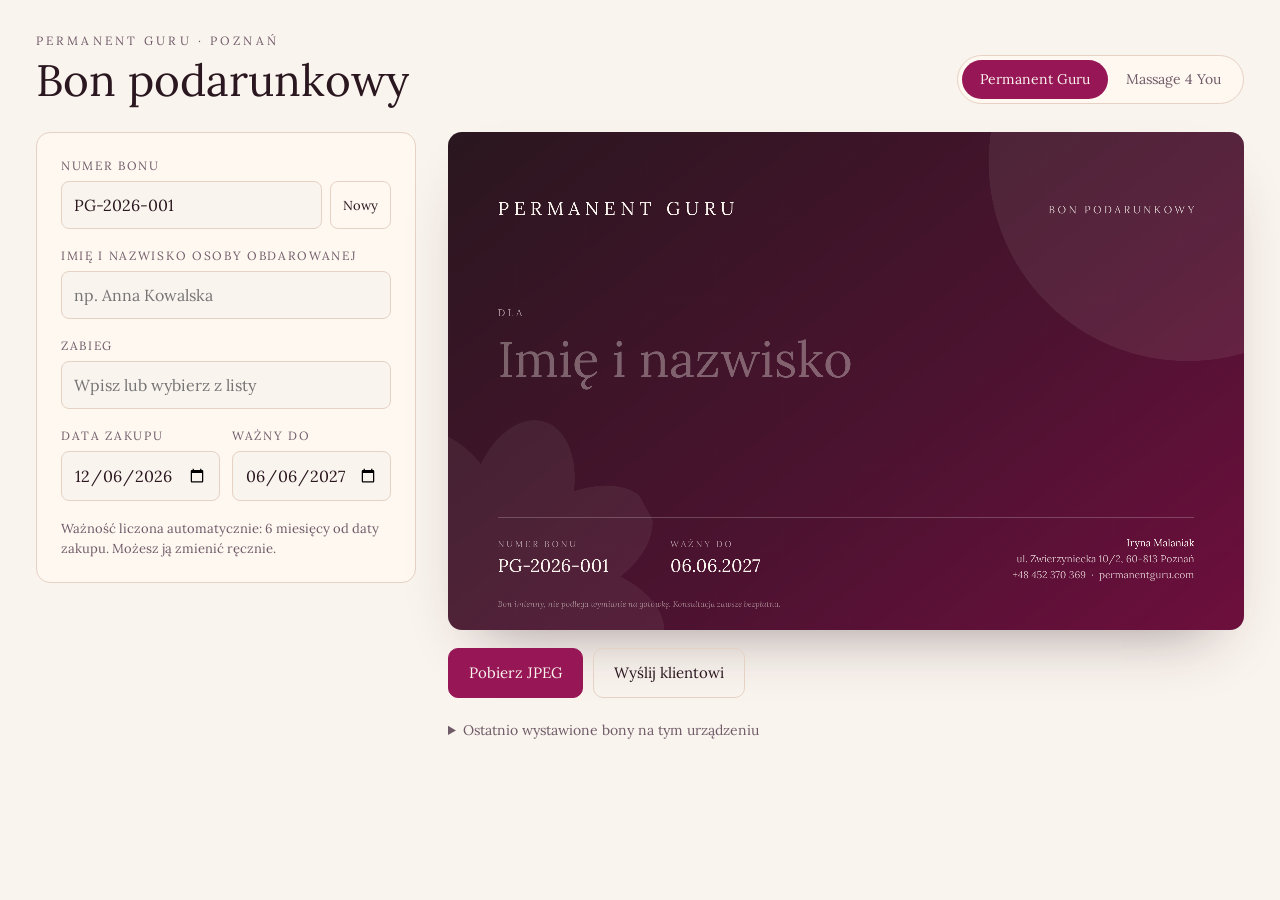
==== index.html @ 6eb24c00 "Add gift voucher generator for Permanent Guru and Massage 4 You Static page that renders a branded, " ====
<!doctype html>
<html lang="pl">
<head>
<meta charset="utf-8">
<meta name="viewport" content="width=device-width, initial-scale=1">
<meta name="robots" content="noindex, nofollow">
<title>Bon podarunkowy - generator</title>
<link rel="icon" href="favicon.ico">
<style>
  /* ---------- Fonts (self-hosted, latin + latin-ext for Polish) ---------- */
  @font-face { font-family: "PG Lora"; font-weight: 400; font-style: normal; src: url(assets/fonts/lora-latin-400-normal.woff2) format("woff2"); unicode-range: U+0000-00FF, U+2000-206F, U+20AC; }
  @font-face { font-family: "PG Lora"; font-weight: 400; font-style: normal; src: url(assets/fonts/lora-latin-ext-400-normal.woff2) format("woff2"); unicode-range: U+0100-02AF; }
  @font-face { font-family: "PG Lora"; font-weight: 500; font-style: normal; src: url(assets/fonts/lora-latin-500-normal.woff2) format("woff2"); unicode-range: U+0000-00FF, U+2000-206F, U+20AC; }
  @font-face { font-family: "PG Lora"; font-weight: 500; font-style: normal; src: url(assets/fonts/lora-latin-ext-500-normal.woff2) format("woff2"); unicode-range: U+0100-02AF; }
  @font-face { font-family: "PG Lora"; font-weight: 400; font-style: italic; src: url(assets/fonts/lora-latin-400-italic.woff2) format("woff2"); unicode-range: U+0000-00FF, U+2000-206F, U+20AC; }
  @font-face { font-family: "PG Lora"; font-weight: 400; font-style: italic; src: url(assets/fonts/lora-latin-ext-400-italic.woff2) format("woff2"); unicode-range: U+0100-02AF; }

  @font-face { font-family: "M4Y Cormorant"; font-weight: 400; font-style: normal; src: url(assets/fonts/cormorant-garamond-400-latin.woff2) format("woff2"); unicode-range: U+0000-00FF, U+2000-206F, U+20AC; }
  @font-face { font-family: "M4Y Cormorant"; font-weight: 400; font-style: normal; src: url(assets/fonts/cormorant-garamond-400-latin-ext.woff2) format("woff2"); unicode-range: U+0100-02AF; }
  @font-face { font-family: "M4Y Cormorant"; font-weight: 500; font-style: normal; src: url(assets/fonts/cormorant-garamond-500-latin.woff2) format("woff2"); unicode-range: U+0000-00FF, U+2000-206F, U+20AC; }
  @font-face { font-family: "M4Y Cormorant"; font-weight: 500; font-style: normal; src: url(assets/fonts/cormorant-garamond-500-latin-ext.woff2) format("woff2"); unicode-range: U+0100-02AF; }
  @font-face { font-family: "M4Y Cormorant"; font-weight: 600; font-style: normal; src: url(assets/fonts/cormorant-garamond-600-latin.woff2) format("woff2"); unicode-range: U+0000-00FF, U+2000-206F, U+20AC; }
  @font-face { font-family: "M4Y Cormorant"; font-weight: 600; font-style: normal; src: url(assets/fonts/cormorant-garamond-600-latin-ext.woff2) format("woff2"); unicode-range: U+0100-02AF; }
  @font-face { font-family: "M4Y Cormorant"; font-weight: 400; font-style: italic; src: url(assets/fonts/cormorant-garamond-400-italic-latin.woff2) format("woff2"); unicode-range: U+0000-00FF, U+2000-206F, U+20AC; }
  @font-face { font-family: "M4Y Cormorant"; font-weight: 400; font-style: italic; src: url(assets/fonts/cormorant-garamond-400-italic-latin-ext.woff2) format("woff2"); unicode-range: U+0100-02AF; }
  @font-face { font-family: "M4Y Jost"; font-weight: 300; src: url(assets/fonts/jost-300-latin.woff2) format("woff2"); unicode-range: U+0000-00FF, U+2000-206F, U+20AC; }
  @font-face { font-family: "M4Y Jost"; font-weight: 300; src: url(assets/fonts/jost-300-latin-ext.woff2) format("woff2"); unicode-range: U+0100-02AF; }
  @font-face { font-family: "M4Y Jost"; font-weight: 400; src: url(assets/fonts/jost-400-latin.woff2) format("woff2"); unicode-range: U+0000-00FF, U+2000-206F, U+20AC; }
  @font-face { font-family: "M4Y Jost"; font-weight: 400; src: url(assets/fonts/jost-400-latin-ext.woff2) format("woff2"); unicode-range: U+0100-02AF; }

  /* ---------- Tool UI (re-themed per brand via data-brand) ---------- */
  :root {
    --bg: #FAF4EE; --panel: #FFF8F1; --ink: #2A171F; --muted: #6F5B68; --line: #E5D2C4;
    --accent: #971756; --accent-ink: #FAF4EE;
    --display: Georgia, "PG Lora", serif; --body: "PG Lora", Georgia, serif;
  }
  body[data-brand="m4y"] {
    --bg: #F6F3EC; --panel: #FFFFFF; --ink: #2E4B37; --muted: #55594C; --line: #E6E2D6;
    --accent: #2E4B37; --accent-ink: #F6F3EC;
    --display: "M4Y Cormorant", Georgia, serif; --body: "M4Y Jost", system-ui, sans-serif;
  }
  * { box-sizing: border-box; }
  [hidden] { display: none !important; }
  html, body { margin: 0; }
  body {
    background: var(--bg); color: var(--ink); font-family: var(--body);
    font-size: 16px; line-height: 1.5; min-height: 100vh;
    transition: background .3s ease, color .3s ease;
  }
  .wrap { max-width: 1240px; margin: 0 auto; padding: 32px 16px 64px; }
  header.top { display: flex; flex-wrap: wrap; align-items: end; justify-content: space-between; gap: 16px 24px; margin-bottom: 28px; }
  .eyebrow { font-size: 12px; letter-spacing: .26em; text-transform: uppercase; color: var(--muted); }
  h1 { font-family: var(--display); font-weight: 400; font-size: clamp(30px, 4vw, 44px); line-height: 1.1; margin: 6px 0 0; }

  .brand-switch { display: inline-flex; background: var(--panel); border: 1px solid var(--line); border-radius: 999px; padding: 4px; }
  .brand-switch button {
    border: 0; background: transparent; color: var(--muted); font: inherit; font-size: 14px;
    padding: 9px 18px; border-radius: 999px; cursor: pointer; white-space: nowrap;
  }
  .brand-switch button[aria-pressed="true"] { background: var(--accent); color: var(--accent-ink); }

  .layout { display: grid; grid-template-columns: minmax(0, 380px) minmax(0, 1fr); gap: 32px; align-items: start; }
  @media (max-width: 900px) { .layout { grid-template-columns: 1fr; } .preview { position: static; } }

  form { background: var(--panel); border: 1px solid var(--line); border-radius: 14px; padding: 24px; display: grid; gap: 18px; }
  .field { display: grid; gap: 6px; }
  .row2 { display: grid; grid-template-columns: 1fr 1fr; gap: 12px; }
  label { font-size: 12px; letter-spacing: .14em; text-transform: uppercase; color: var(--muted); }
  input, select {
    font: inherit; font-size: 16px; color: var(--ink); background: var(--bg);
    border: 1px solid var(--line); border-radius: 8px; padding: 11px 12px; width: 100%; min-width: 0;
  }
  input:focus, select:focus { outline: 2px solid var(--accent); outline-offset: 1px; }
  .hint { font-size: 13px; color: var(--muted); margin: 0; }
  .num-row { display: flex; gap: 8px; }
  .num-row input { flex: 1; }
  .ghost { font: inherit; font-size: 13px; background: transparent; border: 1px solid var(--line); color: var(--ink); border-radius: 8px; padding: 0 12px; cursor: pointer; white-space: nowrap; }

  .preview { position: sticky; top: 16px; }
  .canvas-frame { border-radius: 14px; overflow: hidden; box-shadow: 0 30px 60px -32px rgba(42, 23, 31, .45); background: #ddd; }
  canvas { display: block; width: 100%; height: auto; }

  .actions { display: flex; flex-wrap: wrap; gap: 10px; margin-top: 18px; }
  .btn {
    font: inherit; font-size: 15px; border-radius: 10px; padding: 13px 20px; cursor: pointer;
    border: 1px solid var(--accent); background: var(--accent); color: var(--accent-ink);
    display: inline-flex; align-items: center; gap: 8px;
  }
  .btn.secondary { background: transparent; color: var(--ink); border-color: var(--line); }
  .btn:disabled { opacity: .5; cursor: progress; }
  .send-box { margin-top: 22px; background: var(--panel); border: 1px solid var(--line); border-radius: 14px; padding: 20px 24px; display: grid; gap: 14px; }
  .send-box h2 { font-family: var(--display); font-weight: 400; font-size: 24px; margin: 0; }
  .toast { position: fixed; left: 50%; bottom: 24px; transform: translateX(-50%) translateY(20px); background: var(--ink); color: var(--bg); padding: 12px 18px; border-radius: 10px; font-size: 14px; opacity: 0; pointer-events: none; transition: .25s ease; max-width: calc(100% - 32px); }
  .toast.show { opacity: 1; transform: translateX(-50%) translateY(0); }

  .history { margin-top: 22px; }
  .history summary { cursor: pointer; font-size: 14px; color: var(--muted); }
  .history table { width: 100%; border-collapse: collapse; font-size: 14px; margin-top: 10px; }
  .history td, .history th { text-align: left; padding: 7px 8px; border-bottom: 1px solid var(--line); }
  .history th { font-weight: 400; font-size: 12px; letter-spacing: .1em; text-transform: uppercase; color: var(--muted); }
</style>
</head>
<body data-brand="pg">
<div class="wrap">
  <header class="top">
    <div>
      <div class="eyebrow" id="studioEyebrow">Permanent Guru · Poznań</div>
      <h1>Bon podarunkowy</h1>
    </div>
    <div class="brand-switch" role="group" aria-label="Studio">
      <button type="button" data-brand="pg" aria-pressed="true">Permanent Guru</button>
      <button type="button" data-brand="m4y" aria-pressed="false">Massage 4 You</button>
    </div>
  </header>

  <div class="layout">
    <form id="form" autocomplete="off" onsubmit="return false">
      <div class="field">
        <label for="number">Numer bonu</label>
        <div class="num-row">
          <input id="number" required>
          <button type="button" class="ghost" id="nextNumber" title="Następny wolny numer">Nowy</button>
        </div>
      </div>
      <div class="field">
        <label for="name">Imię i nazwisko osoby obdarowanej</label>
        <input id="name" placeholder="np. Anna Kowalska" required>
      </div>
      <div class="field">
        <label for="item" id="itemLabel">Zabieg</label>
        <input id="item" list="itemList" placeholder="Wpisz lub wybierz z listy">
        <datalist id="itemList"></datalist>
      </div>
      <div class="row2">
        <div class="field">
          <label for="issued">Data zakupu</label>
          <input id="issued" type="date">
        </div>
        <div class="field">
          <label for="valid">Ważny do</label>
          <input id="valid" type="date">
        </div>
      </div>
      <p class="hint" id="validHint">Ważność liczona automatycznie: 6 miesięcy od daty zakupu. Możesz ją zmienić ręcznie.</p>
    </form>

    <section class="preview" aria-label="Podgląd bonu">
      <div class="canvas-frame"><canvas id="voucher" width="2400" height="1500"></canvas></div>

      <div class="actions">
        <button class="btn" type="button" id="download">Pobierz JPEG</button>
        <button class="btn secondary" type="button" id="share">Wyślij klientowi</button>
      </div>

      <div class="send-box" id="sendBox" hidden>
        <h2>Wyślij bon</h2>
        <p class="hint">Na tym urządzeniu nie da się dołączyć pliku automatycznie. Bon został pobrany i skopiowany do schowka - otwórz wiadomość poniżej i wklej obraz (Ctrl+V) albo dołącz pobrany plik.</p>
        <div class="field">
          <label for="email">E-mail klienta (opcjonalnie)</label>
          <input id="email" type="email" placeholder="klient@example.com">
        </div>
        <div class="actions" style="margin-top:0">
          <button class="btn" type="button" id="mailBtn">Otwórz e-mail</button>
          <button class="btn secondary" type="button" id="waBtn">Otwórz WhatsApp</button>
          <button class="btn secondary" type="button" id="copyText">Kopiuj treść wiadomości</button>
        </div>
      </div>

      <details class="history">
        <summary>Ostatnio wystawione bony na tym urządzeniu</summary>
        <table><thead><tr><th>Nr</th><th>Osoba</th><th>Zabieg</th><th>Ważny do</th></tr></thead><tbody id="historyBody"></tbody></table>
      </details>
    </section>
  </div>
</div>
<div class="toast" id="toast" role="status" aria-live="polite"></div>

<script>
(() => {
  "use strict";

  /* ---------------- Brand configuration ---------------- */
  const BRANDS = {
    pg: {
      studio: "Permanent Guru",
      eyebrow: "Permanent Guru · Poznań",
      prefix: "PG",
      validityMonths: 6,
      itemLabel: "Zabieg",
      items: [
        "Permanentny makijaż brwi - metoda włoskowa",
        "Makijaż permanentny brwi",
        "Permanentny 3D makijaż ust",
        "Makijaż permanentny - kreska",
        "Kreska z cieniowaniem",
        "Laminacja brwi i rzęs",
        "Laminacja brwi",
        "Laminacja rzęs"
      ],
      fileSlug: "permanent-guru",
      site: "permanentguru.com",
      phone: "+48 452 370 369",
      address: "ul. Zwierzyniecka 10/2, 60-813 Poznań",
      owner: "Iryna Malaniak",
      message: (v) =>
        `Dzień dobry,\n\nw załączniku przesyłam bon podarunkowy Permanent Guru nr ${v.number} dla ${v.name}` +
        (v.item ? ` na zabieg: ${v.item}` : "") +
        `.\nBon jest ważny do ${v.validText}. Osoba obdarowana może umówić bezpłatną konsultację pod numerem +48 452 370 369 albo przez stronę permanentguru.com.\n\nDziękuję i pozdrawiam,\nIryna Malaniak\nPermanent Guru`,
      subject: (v) => `Bon podarunkowy Permanent Guru nr ${v.number}`
    },
    m4y: {
      studio: "Massage 4 You",
      eyebrow: "Massage 4 You · Poznań",
      prefix: "M4Y",
      validityMonths: 6,
      itemLabel: "Zabieg lub kwota",
      items: [
        "Masaż relaksacyjny całego ciała - 60 min",
        "Masaż zdrowotny całego ciała - 80 min",
        "Masaż dla dwojga relaksacyjny - 60 min",
        "170 zł", "240 zł", "320 zł"
      ],
      fileSlug: "massage-4-you",
      site: "massage-4-you.com",
      phone: "+48 533 681 901",
      address: "ul. Zeylanda 3/1, 60-808 Poznań",
      message: (v) =>
        `Dzień dobry,\n\nw załączniku przesyłamy voucher upominkowy Massage 4 You nr ${v.number} dla ${v.name}` +
        (v.item ? ` (${v.item})` : "") +
        `.\nVoucher jest ważny do ${v.validText}. Termin można zarezerwować pod numerem +48 533 681 901 albo przez stronę massage-4-you.com.\n\nDziękujemy i pozdrawiamy,\nZespół Massage 4 You`,
      subject: (v) => `Voucher upominkowy Massage 4 You nr ${v.number}`
    }
  };

  /* ---------------- Small helpers ---------------- */
  const $ = (id) => document.getElementById(id);
  const store = {
    get(k, d) { try { const v = localStorage.getItem(k); return v === null ? d : JSON.parse(v); } catch { return d; } },
    set(k, v) { try { localStorage.setItem(k, JSON.stringify(v)); } catch { /* storage unavailable */ } }
  };
  const pad = (n, l = 2) => String(n).padStart(l, "0");
  const isoDate = (d) => `${d.getFullYear()}-${pad(d.getMonth() + 1)}-${pad(d.getDate())}`;
  const plDate = (iso) => { if (!iso) return ""; const [y, m, d] = iso.split("-"); return `${d}.${m}.${y}`; };
  function addMonths(iso, months) {
    const [y, m, d] = iso.split("-").map(Number);
    const target = new Date(y, m - 1 + months, 1);
    const last = new Date(target.getFullYear(), target.getMonth() + 1, 0).getDate();
    target.setDate(Math.min(d, last));
    return isoDate(target);
  }
  function toast(msg) {
    const t = $("toast"); t.textContent = msg; t.classList.add("show");
    clearTimeout(toast._t); toast._t = setTimeout(() => t.classList.remove("show"), 3200);
  }
  function slug(s) {
    return s.normalize("NFD").replace(/[̀-ͯ]/g, "").replace(/ł/g, "l").replace(/Ł/g, "L")
      .replace(/[^a-zA-Z0-9]+/g, "-").replace(/^-|-$/g, "").toLowerCase();
  }

  /* ---------------- State ---------------- */
  let brandKey = store.get("bon.brand", "pg");
  if (!BRANDS[brandKey]) brandKey = "pg";
  const year = new Date().getFullYear();

  function nextNumber(key) {
    const b = BRANDS[key];
    const last = store.get(`bon.last.${key}.${year}`, 0);
    return `${b.prefix}-${year}-${pad(last + 1, 3)}`;
  }
  function rememberNumber(key, number) {
    const m = number.match(/-(\d{4})-(\d+)$/);
    if (!m || Number(m[1]) !== year) return;
    const k = `bon.last.${key}.${year}`;
    store.set(k, Math.max(store.get(k, 0), Number(m[2])));
  }

  const values = () => ({
    number: $("number").value.trim(),
    name: $("name").value.trim(),
    item: $("item").value.trim(),
    issued: $("issued").value,
    valid: $("valid").value,
    validText: plDate($("valid").value)
  });

  /* ---------------- Canvas drawing ---------------- */
  const canvas = $("voucher");
  const ctx = canvas.getContext("2d");
  const W = canvas.width, H = canvas.height;

  // letter-spaced text, drawn glyph by glyph (ctx.letterSpacing is not universal yet)
  function spaced(text, x, y, spacing, align = "left") {
    const chars = [...text];
    const widths = chars.map((c) => ctx.measureText(c).width);
    const total = widths.reduce((a, b) => a + b, 0) + spacing * (chars.length - 1);
    let cx = align === "right" ? x - total : align === "center" ? x - total / 2 : x;
    const prev = ctx.textAlign; ctx.textAlign = "left";
    chars.forEach((c, i) => { ctx.fillText(c, cx, y); cx += widths[i] + spacing; });
    ctx.textAlign = prev;
    return total;
  }
  // largest font size (<= max) that keeps text within maxWidth
  function fit(text, fontFn, max, min, maxWidth) {
    let size = max;
    ctx.font = fontFn(size);
    while (size > min && ctx.measureText(text).width > maxWidth) { size -= 2; ctx.font = fontFn(size); }
    return size;
  }
  // wrap into at most `lines` lines, shrinking font until it fits
  function wrapFit(text, fontFn, max, min, maxWidth, lines) {
    for (let size = max; size >= min; size -= 2) {
      ctx.font = fontFn(size);
      const words = text.split(/\s+/); const out = []; let line = "";
      for (const w of words) {
        const test = line ? line + " " + w : w;
        if (ctx.measureText(test).width <= maxWidth || !line) line = test; else { out.push(line); line = w; }
      }
      if (line) out.push(line);
      if (out.length <= lines && out.every((l) => ctx.measureText(l).width <= maxWidth)) return { size, lines: out };
    }
    ctx.font = fontFn(min);
    return { size: min, lines: [text] };
  }
  function diagonalGradient(angleDeg, stops) {
    const a = (angleDeg - 90) * Math.PI / 180;
    const len = Math.abs(W * Math.cos(a)) + Math.abs(H * Math.sin(a));
    const cx = W / 2, cy = H / 2, dx = Math.cos(a) * len / 2, dy = Math.sin(a) * len / 2;
    const g = ctx.createLinearGradient(cx - dx, cy - dy, cx + dx, cy + dy);
    stops.forEach(([p, c]) => g.addColorStop(p, c));
    return g;
  }
  function loadImage(src) {
    return new Promise((res, rej) => { const i = new Image(); i.onload = () => res(i); i.onerror = rej; i.src = src; });
  }

  // decorative assets, recoloured to the card's cream
  const assets = {};
  async function prepareAssets() {
    const svg = await (await fetch("assets/brands/permanent-guru-flower.svg")).text();
    const cream = svg.replace(/fill="#[0-9A-Fa-f]{6}"/g, 'fill="#FAF4EE"');
    assets.flower = await loadImage("data:image/svg+xml;charset=utf-8," + encodeURIComponent(cream));

    const mark = await loadImage("assets/brands/massage-4-you-logo-mark.png");
    const off = document.createElement("canvas"); off.width = mark.width; off.height = mark.height;
    const o = off.getContext("2d");
    o.drawImage(mark, 0, 0); o.globalCompositeOperation = "source-in";
    o.fillStyle = "#F6F3EC"; o.fillRect(0, 0, off.width, off.height);
    assets.mark = off;
  }

  /* ----- Permanent Guru: deep magenta card, matches the site's .voucher-card ----- */
  function drawPG(v) {
    const b = BRANDS.pg;
    const CREAM = "#FAF4EE", soft = "rgba(250,244,238,0.72)", faint = "rgba(250,244,238,0.55)";
    const DISPLAY = (s, st = "") => `${st} 400 ${s}px Georgia, "PG Lora", serif`;
    const BODY = (s, st = "") => `${st} 400 ${s}px "PG Lora", Georgia, serif`;
    const P = 150;

    ctx.fillStyle = diagonalGradient(142, [[0, "#2A171F"], [0.58, "#4C1330"], [1, "#6E0F3E"]]);
    ctx.fillRect(0, 0, W, H);

    ctx.save(); ctx.globalAlpha = 0.07; ctx.fillStyle = CREAM;
    ctx.beginPath(); ctx.arc(W - 170, 90, 600, 0, Math.PI * 2); ctx.fill(); ctx.restore();

    if (assets.flower) {
      ctx.save(); ctx.globalAlpha = 0.06; ctx.translate(140, H - 120); ctx.rotate(-0.5);
      ctx.drawImage(assets.flower, -520, -520, 1040, 1040); ctx.restore();
    }

    ctx.textBaseline = "alphabetic";
    ctx.fillStyle = CREAM; ctx.font = DISPLAY(56);
    spaced("PERMANENT GURU", P, 250, 56 * 0.26);
    ctx.fillStyle = soft; ctx.font = BODY(32);
    spaced("BON PODARUNKOWY", W - P, 245, 32 * 0.24, "right");

    // recipient
    ctx.fillStyle = faint; ctx.font = BODY(30);
    spaced("DLA", P, 555, 30 * 0.26);
    const name = v.name || "Imię i nazwisko";
    ctx.fillStyle = v.name ? CREAM : "rgba(250,244,238,0.35)";
    const ns = fit(name, (s) => DISPLAY(s), 150, 70, W - 2 * P);
    ctx.font = DISPLAY(ns); ctx.fillText(name, P, 555 + 40 + ns * 0.95);

    // treatment
    let y = 555 + 40 + ns * 0.95 + 150;
    if (v.item) {
      ctx.fillStyle = faint; ctx.font = BODY(30);
      spaced("ZABIEG", P, y, 30 * 0.26);
      const w = wrapFit(v.item, (s) => DISPLAY(s, "italic"), 66, 40, W - 2 * P - 200, 2);
      ctx.fillStyle = CREAM; ctx.font = DISPLAY(w.size, "italic");
      w.lines.forEach((l, i) => ctx.fillText(l, P, y + 30 + w.size * 1.05 + i * w.size * 1.2));
    }

    // footer rule + details
    const ry = 1160;
    ctx.fillStyle = "rgba(250,244,238,0.22)"; ctx.fillRect(P, ry, W - 2 * P, 2);

    const cols = [["NUMER BONU", v.number || "-"], ["WAŻNY DO", v.validText || "-"]];
    cols.forEach(([label, val], i) => {
      const x = P + i * 520;
      ctx.fillStyle = faint; ctx.font = BODY(26); spaced(label, x, ry + 90, 26 * 0.24);
      ctx.fillStyle = CREAM; ctx.font = DISPLAY(54); ctx.fillText(val, x, ry + 165);
    });

    ctx.textAlign = "right"; ctx.font = BODY(30);
    ctx.fillStyle = CREAM; ctx.fillText(b.owner, W - P, ry + 88);
    ctx.fillStyle = soft;
    ctx.fillText(b.address, W - P, ry + 136);
    ctx.fillText(`${b.phone}  ·  ${b.site}`, W - P, ry + 184);
    ctx.textAlign = "left";

    ctx.fillStyle = "rgba(250,244,238,0.45)"; ctx.font = BODY(24, "italic");
    ctx.fillText("Bon imienny, nie podlega wymianie na gotówkę. Konsultacja zawsze bezpłatna.", P, H - 70);
  }

  /* ----- Massage 4 You: forest-green card, matches the site's .voucher-card ----- */
  function drawM4Y(v) {
    const b = BRANDS.m4y;
    const CREAM = "#F6F3EC", soft = "rgba(246,243,236,0.72)", GOLD = "#D2A46C";
    const SERIF = (s, w = 500, st = "") => `${st} ${w} ${s}px "M4Y Cormorant", Georgia, serif`;
    const SANS = (s, w = 400) => `${w} ${s}px "M4Y Jost", system-ui, sans-serif`;
    const P = 150;

    ctx.fillStyle = diagonalGradient(135, [[0, "#2A251E"], [1, "#3E5A46"]]);
    ctx.fillRect(0, 0, W, H);

    if (assets.mark) {
      const mw = 1250, mh = mw * assets.mark.height / assets.mark.width;
      ctx.save(); ctx.globalAlpha = 0.08; ctx.drawImage(assets.mark, W - mw + 160, H - mh + 200, mw, mh); ctx.restore();
    }

    // wordmark "MASSAGE 4 YOU" with the heavier 4, as on the site
    ctx.textBaseline = "alphabetic"; ctx.fillStyle = CREAM;
    const sp = 58 * 0.2; let x = P;
    ctx.font = SERIF(58, 500); x += spaced("MASSAGE ", x, 250, sp) + sp;
    ctx.font = SANS(52, 400); x += spaced("4", x, 250, sp) + sp;
    ctx.font = SERIF(58, 500); spaced(" YOU", x, 250, sp);
    ctx.fillStyle = soft; ctx.font = SANS(26, 300);
    spaced("HEALTHY & RELAX", P, 305, 26 * 0.28);
    ctx.font = SANS(30, 400);
    spaced("VOUCHER UPOMINKOWY", W - P, 245, 30 * 0.2, "right");

    ctx.fillStyle = GOLD; ctx.font = SANS(28, 400);
    spaced("DLA", P, 560, 28 * 0.26);
    const name = v.name || "Imię i nazwisko";
    ctx.fillStyle = v.name ? CREAM : "rgba(246,243,236,0.35)";
    const ns = fit(name, (s) => SERIF(s, 500), 160, 76, W - 2 * P);
    ctx.font = SERIF(ns, 500); ctx.fillText(name, P, 560 + 30 + ns * 0.95);

    let y = 560 + 30 + ns * 0.95 + 150;
    if (v.item) {
      ctx.fillStyle = GOLD; ctx.font = SANS(28, 400);
      spaced(/^\d[\d\s]*(zł|pln)$/i.test(v.item) ? "KWOTA" : "ZABIEG", P, y, 28 * 0.26);
      const hasDigits = /\d/.test(v.item);
      const itemFont = hasDigits ? (s) => SANS(Math.round(s * 0.8), 300) : (s) => SERIF(s, 400, "italic");
      const w = wrapFit(v.item, itemFont, 76, 44, W - 2 * P - 300, 2);
      ctx.fillStyle = CREAM; ctx.font = itemFont(w.size);
      w.lines.forEach((l, i) => ctx.fillText(l, P, y + 30 + w.size * 1.0 + i * w.size * 1.15));
    }

    const ry = 1160;
    ctx.fillStyle = "rgba(246,243,236,0.22)"; ctx.fillRect(P, ry, W - 2 * P, 2);
    [["NUMER VOUCHERA", v.number || "-"], ["WAŻNY DO", v.validText || "-"]].forEach(([label, val], i) => {
      const cx = P + i * 560;
      ctx.fillStyle = GOLD; ctx.font = SANS(25, 400); spaced(label, cx, ry + 90, 25 * 0.24);
      // canvas cannot switch Cormorant to lining figures, so numbers are set in Jost
      ctx.fillStyle = CREAM; ctx.font = SANS(50, 300); ctx.fillText(val, cx, ry + 162);
    });

    ctx.textAlign = "right"; ctx.font = SANS(30, 300);
    ctx.fillStyle = CREAM; ctx.fillText(b.address, W - P, ry + 100);
    ctx.fillStyle = soft; ctx.fillText(`${b.phone}  ·  ${b.site}`, W - P, ry + 150);
    ctx.textAlign = "left";

    ctx.fillStyle = "rgba(246,243,236,0.45)"; ctx.font = SANS(23, 300);
    ctx.fillText("Voucher imienny, nie podlega wymianie na gotówkę. Rezerwacja terminu telefonicznie lub przez stronę.", P, H - 70);
  }

  function render() {
    ctx.clearRect(0, 0, W, H);
    (brandKey === "pg" ? drawPG : drawM4Y)(values());
  }

  /* ---------------- Brand switching ---------------- */
  function applyBrand(key, { keepNumber = false } = {}) {
    brandKey = key; store.set("bon.brand", key);
    const b = BRANDS[key];
    document.body.dataset.brand = key;
    document.querySelectorAll(".brand-switch button").forEach((btn) =>
      btn.setAttribute("aria-pressed", String(btn.dataset.brand === key)));
    $("studioEyebrow").textContent = b.eyebrow;
    $("itemLabel").textContent = b.itemLabel;
    $("itemList").innerHTML = b.items.map((i) => `<option value="${i.replace(/"/g, "&quot;")}">`).join("");
    $("validHint").textContent = `Ważność liczona automatycznie: ${b.validityMonths} miesięcy od daty zakupu. Możesz ją zmienić ręcznie.`;
    if (!keepNumber) $("number").value = nextNumber(key);
    $("valid").value = addMonths($("issued").value, b.validityMonths);
    render();
  }

  /* ---------------- Export ---------------- */
  const toBlob = (type, q) => new Promise((res) => canvas.toBlob(res, type, q));
  function fileName() {
    const v = values();
    return `bon-${BRANDS[brandKey].fileSlug}-${slug(v.number || "bez-numeru")}${v.name ? "-" + slug(v.name) : ""}.jpg`;
  }
  function validate() {
    const v = values();
    if (!v.number) { $("number").focus(); toast("Wpisz numer bonu."); return null; }
    if (!v.name) { $("name").focus(); toast("Wpisz imię i nazwisko osoby obdarowanej."); return null; }
    return v;
  }
  function logIssued(v) {
    rememberNumber(brandKey, v.number);
    const list = store.get(`bon.history.${brandKey}`, []).filter((h) => h.number !== v.number);
    list.unshift({ number: v.number, name: v.name, item: v.item, valid: v.validText });
    store.set(`bon.history.${brandKey}`, list.slice(0, 50));
    renderHistory();
  }
  function renderHistory() {
    const esc = (s) => String(s || "").replace(/[&<>"]/g, (c) => ({ "&": "&amp;", "<": "&lt;", ">": "&gt;", '"': "&quot;" }[c]));
    const list = store.get(`bon.history.${brandKey}`, []);
    $("historyBody").innerHTML = list.length
      ? list.map((h) => `<tr><td>${esc(h.number)}</td><td>${esc(h.name)}</td><td>${esc(h.item)}</td><td>${esc(h.valid)}</td></tr>`).join("")
      : `<tr><td colspan="4" style="color:var(--muted)">Brak - bony pojawią się tu po pobraniu lub wysłaniu.</td></tr>`;
  }
  async function download(v) {
    const blob = await toBlob("image/jpeg", 0.93);
    const a = document.createElement("a");
    a.href = URL.createObjectURL(blob); a.download = fileName();
    document.body.appendChild(a); a.click(); a.remove();
    setTimeout(() => URL.revokeObjectURL(a.href), 4000);
    logIssued(v);
  }

  $("download").addEventListener("click", async () => {
    const v = validate(); if (!v) return;
    await download(v); toast("Bon pobrany jako JPEG.");
  });

  $("share").addEventListener("click", async () => {
    const v = validate(); if (!v) return;
    const b = BRANDS[brandKey];
    const blob = await toBlob("image/jpeg", 0.93);
    const file = new File([blob], fileName(), { type: "image/jpeg" });
    // Phones (and some desktops): native share sheet with the JPEG attached - WhatsApp, Messenger, Mail, Gmail…
    if (navigator.canShare && navigator.canShare({ files: [file] })) {
      try {
        await navigator.share({ files: [file], title: b.subject(v), text: b.message(v) });
        logIssued(v); toast("Bon udostępniony.");
      } catch (e) { if (e.name !== "AbortError") toast("Nie udało się udostępnić - spróbuj pobrać JPEG."); }
      return;
    }
    // Desktop fallback: download the file, copy the image, open a pre-filled message
    await download(v);
    try {
      const png = await toBlob("image/png");
      await navigator.clipboard.write([new ClipboardItem({ "image/png": png })]);
    } catch { /* clipboard images not supported here - the downloaded file still works */ }
    $("sendBox").hidden = false;
    $("sendBox").scrollIntoView({ behavior: "smooth", block: "nearest" });
  });

  $("mailBtn").addEventListener("click", () => {
    const v = values(), b = BRANDS[brandKey];
    location.href = `mailto:${encodeURIComponent($("email").value.trim())}?subject=${encodeURIComponent(b.subject(v))}&body=${encodeURIComponent(b.message(v))}`;
  });
  $("waBtn").addEventListener("click", () => {
    const v = values(), b = BRANDS[brandKey];
    window.open(`https://wa.me/?text=${encodeURIComponent(b.message(v))}`, "_blank", "noopener");
  });
  $("copyText").addEventListener("click", async () => {
    const v = values(), b = BRANDS[brandKey];
    try { await navigator.clipboard.writeText(b.message(v)); toast("Treść wiadomości skopiowana."); }
    catch { toast("Nie udało się skopiować."); }
  });

  /* ---------------- Wiring ---------------- */
  document.querySelectorAll(".brand-switch button").forEach((btn) =>
    btn.addEventListener("click", () => { if (btn.dataset.brand !== brandKey) { applyBrand(btn.dataset.brand); renderHistory(); $("sendBox").hidden = true; } }));
  $("nextNumber").addEventListener("click", () => { $("number").value = nextNumber(brandKey); render(); });
  ["number", "name", "item", "valid"].forEach((id) => $(id).addEventListener("input", render));
  $("issued").addEventListener("input", () => {
    if ($("issued").value) $("valid").value = addMonths($("issued").value, BRANDS[brandKey].validityMonths);
    render();
  });

  (async function init() {
    $("issued").value = isoDate(new Date());
    applyBrand(brandKey);
    renderHistory();
    // wait for the brand fonts (incl. Polish glyphs) and decorative assets, then redraw
    const sample = "ĄąĆćĘęŁłŃńÓóŚśŹźŻż Aa";
    await Promise.allSettled([
      document.fonts.load('400 40px "PG Lora"', sample), document.fonts.load('italic 400 40px "PG Lora"', sample),
      document.fonts.load('500 40px "M4Y Cormorant"', sample), document.fonts.load('600 40px "M4Y Cormorant"', sample),
      document.fonts.load('italic 400 40px "M4Y Cormorant"', sample),
      document.fonts.load('300 40px "M4Y Jost"', sample), document.fonts.load('400 40px "M4Y Jost"', sample),
      prepareAssets()
    ]);
    render();
  })();
})();
</script>
</body>
</html>
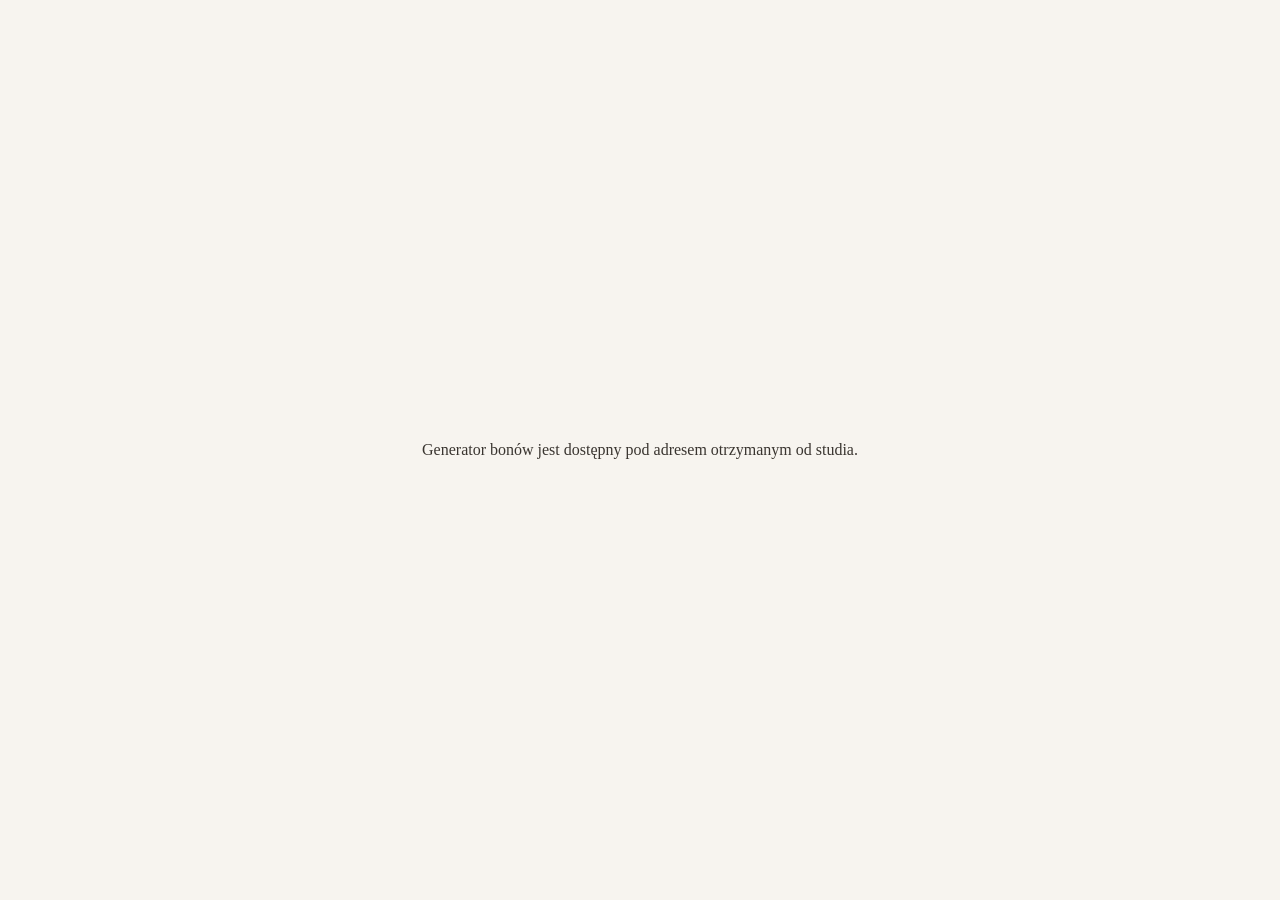
==== commit e010b051: "Split the generator into separate pages per studio Permanent Guru and Massage 4 You now each have th" ====
--- a/index.html
+++ b/index.html
@@ -4,602 +4,14 @@
 <meta charset="utf-8">
 <meta name="viewport" content="width=device-width, initial-scale=1">
 <meta name="robots" content="noindex, nofollow">
-<title>Bon podarunkowy - generator</title>
+<title>Bon podarunkowy</title>
 <link rel="icon" href="favicon.ico">
 <style>
-  /* ---------- Fonts (self-hosted, latin + latin-ext for Polish) ---------- */
-  @font-face { font-family: "PG Lora"; font-weight: 400; font-style: normal; src: url(assets/fonts/lora-latin-400-normal.woff2) format("woff2"); unicode-range: U+0000-00FF, U+2000-206F, U+20AC; }
-  @font-face { font-family: "PG Lora"; font-weight: 400; font-style: normal; src: url(assets/fonts/lora-latin-ext-400-normal.woff2) format("woff2"); unicode-range: U+0100-02AF; }
-  @font-face { font-family: "PG Lora"; font-weight: 500; font-style: normal; src: url(assets/fonts/lora-latin-500-normal.woff2) format("woff2"); unicode-range: U+0000-00FF, U+2000-206F, U+20AC; }
-  @font-face { font-family: "PG Lora"; font-weight: 500; font-style: normal; src: url(assets/fonts/lora-latin-ext-500-normal.woff2) format("woff2"); unicode-range: U+0100-02AF; }
-  @font-face { font-family: "PG Lora"; font-weight: 400; font-style: italic; src: url(assets/fonts/lora-latin-400-italic.woff2) format("woff2"); unicode-range: U+0000-00FF, U+2000-206F, U+20AC; }
-  @font-face { font-family: "PG Lora"; font-weight: 400; font-style: italic; src: url(assets/fonts/lora-latin-ext-400-italic.woff2) format("woff2"); unicode-range: U+0100-02AF; }
-
-  @font-face { font-family: "M4Y Cormorant"; font-weight: 400; font-style: normal; src: url(assets/fonts/cormorant-garamond-400-latin.woff2) format("woff2"); unicode-range: U+0000-00FF, U+2000-206F, U+20AC; }
-  @font-face { font-family: "M4Y Cormorant"; font-weight: 400; font-style: normal; src: url(assets/fonts/cormorant-garamond-400-latin-ext.woff2) format("woff2"); unicode-range: U+0100-02AF; }
-  @font-face { font-family: "M4Y Cormorant"; font-weight: 500; font-style: normal; src: url(assets/fonts/cormorant-garamond-500-latin.woff2) format("woff2"); unicode-range: U+0000-00FF, U+2000-206F, U+20AC; }
-  @font-face { font-family: "M4Y Cormorant"; font-weight: 500; font-style: normal; src: url(assets/fonts/cormorant-garamond-500-latin-ext.woff2) format("woff2"); unicode-range: U+0100-02AF; }
-  @font-face { font-family: "M4Y Cormorant"; font-weight: 600; font-style: normal; src: url(assets/fonts/cormorant-garamond-600-latin.woff2) format("woff2"); unicode-range: U+0000-00FF, U+2000-206F, U+20AC; }
-  @font-face { font-family: "M4Y Cormorant"; font-weight: 600; font-style: normal; src: url(assets/fonts/cormorant-garamond-600-latin-ext.woff2) format("woff2"); unicode-range: U+0100-02AF; }
-  @font-face { font-family: "M4Y Cormorant"; font-weight: 400; font-style: italic; src: url(assets/fonts/cormorant-garamond-400-italic-latin.woff2) format("woff2"); unicode-range: U+0000-00FF, U+2000-206F, U+20AC; }
-  @font-face { font-family: "M4Y Cormorant"; font-weight: 400; font-style: italic; src: url(assets/fonts/cormorant-garamond-400-italic-latin-ext.woff2) format("woff2"); unicode-range: U+0100-02AF; }
-  @font-face { font-family: "M4Y Jost"; font-weight: 300; src: url(assets/fonts/jost-300-latin.woff2) format("woff2"); unicode-range: U+0000-00FF, U+2000-206F, U+20AC; }
-  @font-face { font-family: "M4Y Jost"; font-weight: 300; src: url(assets/fonts/jost-300-latin-ext.woff2) format("woff2"); unicode-range: U+0100-02AF; }
-  @font-face { font-family: "M4Y Jost"; font-weight: 400; src: url(assets/fonts/jost-400-latin.woff2) format("woff2"); unicode-range: U+0000-00FF, U+2000-206F, U+20AC; }
-  @font-face { font-family: "M4Y Jost"; font-weight: 400; src: url(assets/fonts/jost-400-latin-ext.woff2) format("woff2"); unicode-range: U+0100-02AF; }
-
-  /* ---------- Tool UI (re-themed per brand via data-brand) ---------- */
-  :root {
-    --bg: #FAF4EE; --panel: #FFF8F1; --ink: #2A171F; --muted: #6F5B68; --line: #E5D2C4;
-    --accent: #971756; --accent-ink: #FAF4EE;
-    --display: Georgia, "PG Lora", serif; --body: "PG Lora", Georgia, serif;
-  }
-  body[data-brand="m4y"] {
-    --bg: #F6F3EC; --panel: #FFFFFF; --ink: #2E4B37; --muted: #55594C; --line: #E6E2D6;
-    --accent: #2E4B37; --accent-ink: #F6F3EC;
-    --display: "M4Y Cormorant", Georgia, serif; --body: "M4Y Jost", system-ui, sans-serif;
-  }
-  * { box-sizing: border-box; }
-  [hidden] { display: none !important; }
-  html, body { margin: 0; }
-  body {
-    background: var(--bg); color: var(--ink); font-family: var(--body);
-    font-size: 16px; line-height: 1.5; min-height: 100vh;
-    transition: background .3s ease, color .3s ease;
-  }
-  .wrap { max-width: 1240px; margin: 0 auto; padding: 32px 16px 64px; }
-  header.top { display: flex; flex-wrap: wrap; align-items: end; justify-content: space-between; gap: 16px 24px; margin-bottom: 28px; }
-  .eyebrow { font-size: 12px; letter-spacing: .26em; text-transform: uppercase; color: var(--muted); }
-  h1 { font-family: var(--display); font-weight: 400; font-size: clamp(30px, 4vw, 44px); line-height: 1.1; margin: 6px 0 0; }
-
-  .brand-switch { display: inline-flex; background: var(--panel); border: 1px solid var(--line); border-radius: 999px; padding: 4px; }
-  .brand-switch button {
-    border: 0; background: transparent; color: var(--muted); font: inherit; font-size: 14px;
-    padding: 9px 18px; border-radius: 999px; cursor: pointer; white-space: nowrap;
-  }
-  .brand-switch button[aria-pressed="true"] { background: var(--accent); color: var(--accent-ink); }
-
-  .layout { display: grid; grid-template-columns: minmax(0, 380px) minmax(0, 1fr); gap: 32px; align-items: start; }
-  @media (max-width: 900px) { .layout { grid-template-columns: 1fr; } .preview { position: static; } }
-
-  form { background: var(--panel); border: 1px solid var(--line); border-radius: 14px; padding: 24px; display: grid; gap: 18px; }
-  .field { display: grid; gap: 6px; }
-  .row2 { display: grid; grid-template-columns: 1fr 1fr; gap: 12px; }
-  label { font-size: 12px; letter-spacing: .14em; text-transform: uppercase; color: var(--muted); }
-  input, select {
-    font: inherit; font-size: 16px; color: var(--ink); background: var(--bg);
-    border: 1px solid var(--line); border-radius: 8px; padding: 11px 12px; width: 100%; min-width: 0;
-  }
-  input:focus, select:focus { outline: 2px solid var(--accent); outline-offset: 1px; }
-  .hint { font-size: 13px; color: var(--muted); margin: 0; }
-  .num-row { display: flex; gap: 8px; }
-  .num-row input { flex: 1; }
-  .ghost { font: inherit; font-size: 13px; background: transparent; border: 1px solid var(--line); color: var(--ink); border-radius: 8px; padding: 0 12px; cursor: pointer; white-space: nowrap; }
-
-  .preview { position: sticky; top: 16px; }
-  .canvas-frame { border-radius: 14px; overflow: hidden; box-shadow: 0 30px 60px -32px rgba(42, 23, 31, .45); background: #ddd; }
-  canvas { display: block; width: 100%; height: auto; }
-
-  .actions { display: flex; flex-wrap: wrap; gap: 10px; margin-top: 18px; }
-  .btn {
-    font: inherit; font-size: 15px; border-radius: 10px; padding: 13px 20px; cursor: pointer;
-    border: 1px solid var(--accent); background: var(--accent); color: var(--accent-ink);
-    display: inline-flex; align-items: center; gap: 8px;
-  }
-  .btn.secondary { background: transparent; color: var(--ink); border-color: var(--line); }
-  .btn:disabled { opacity: .5; cursor: progress; }
-  .send-box { margin-top: 22px; background: var(--panel); border: 1px solid var(--line); border-radius: 14px; padding: 20px 24px; display: grid; gap: 14px; }
-  .send-box h2 { font-family: var(--display); font-weight: 400; font-size: 24px; margin: 0; }
-  .toast { position: fixed; left: 50%; bottom: 24px; transform: translateX(-50%) translateY(20px); background: var(--ink); color: var(--bg); padding: 12px 18px; border-radius: 10px; font-size: 14px; opacity: 0; pointer-events: none; transition: .25s ease; max-width: calc(100% - 32px); }
-  .toast.show { opacity: 1; transform: translateX(-50%) translateY(0); }
-
-  .history { margin-top: 22px; }
-  .history summary { cursor: pointer; font-size: 14px; color: var(--muted); }
-  .history table { width: 100%; border-collapse: collapse; font-size: 14px; margin-top: 10px; }
-  .history td, .history th { text-align: left; padding: 7px 8px; border-bottom: 1px solid var(--line); }
-  .history th { font-weight: 400; font-size: 12px; letter-spacing: .1em; text-transform: uppercase; color: var(--muted); }
+  body { margin: 0; min-height: 100vh; display: grid; place-items: center; padding: 16px; box-sizing: border-box;
+         background: #F7F4EF; color: #3A3530; font: 16px/1.5 Georgia, serif; text-align: center; }
 </style>
 </head>
-<body data-brand="pg">
-<div class="wrap">
-  <header class="top">
-    <div>
-      <div class="eyebrow" id="studioEyebrow">Permanent Guru · Poznań</div>
-      <h1>Bon podarunkowy</h1>
-    </div>
-    <div class="brand-switch" role="group" aria-label="Studio">
-      <button type="button" data-brand="pg" aria-pressed="true">Permanent Guru</button>
-      <button type="button" data-brand="m4y" aria-pressed="false">Massage 4 You</button>
-    </div>
-  </header>
-
-  <div class="layout">
-    <form id="form" autocomplete="off" onsubmit="return false">
-      <div class="field">
-        <label for="number">Numer bonu</label>
-        <div class="num-row">
-          <input id="number" required>
-          <button type="button" class="ghost" id="nextNumber" title="Następny wolny numer">Nowy</button>
-        </div>
-      </div>
-      <div class="field">
-        <label for="name">Imię i nazwisko osoby obdarowanej</label>
-        <input id="name" placeholder="np. Anna Kowalska" required>
-      </div>
-      <div class="field">
-        <label for="item" id="itemLabel">Zabieg</label>
-        <input id="item" list="itemList" placeholder="Wpisz lub wybierz z listy">
-        <datalist id="itemList"></datalist>
-      </div>
-      <div class="row2">
-        <div class="field">
-          <label for="issued">Data zakupu</label>
-          <input id="issued" type="date">
-        </div>
-        <div class="field">
-          <label for="valid">Ważny do</label>
-          <input id="valid" type="date">
-        </div>
-      </div>
-      <p class="hint" id="validHint">Ważność liczona automatycznie: 6 miesięcy od daty zakupu. Możesz ją zmienić ręcznie.</p>
-    </form>
-
-    <section class="preview" aria-label="Podgląd bonu">
-      <div class="canvas-frame"><canvas id="voucher" width="2400" height="1500"></canvas></div>
-
-      <div class="actions">
-        <button class="btn" type="button" id="download">Pobierz JPEG</button>
-        <button class="btn secondary" type="button" id="share">Wyślij klientowi</button>
-      </div>
-
-      <div class="send-box" id="sendBox" hidden>
-        <h2>Wyślij bon</h2>
-        <p class="hint">Na tym urządzeniu nie da się dołączyć pliku automatycznie. Bon został pobrany i skopiowany do schowka - otwórz wiadomość poniżej i wklej obraz (Ctrl+V) albo dołącz pobrany plik.</p>
-        <div class="field">
-          <label for="email">E-mail klienta (opcjonalnie)</label>
-          <input id="email" type="email" placeholder="klient@example.com">
-        </div>
-        <div class="actions" style="margin-top:0">
-          <button class="btn" type="button" id="mailBtn">Otwórz e-mail</button>
-          <button class="btn secondary" type="button" id="waBtn">Otwórz WhatsApp</button>
-          <button class="btn secondary" type="button" id="copyText">Kopiuj treść wiadomości</button>
-        </div>
-      </div>
-
-      <details class="history">
-        <summary>Ostatnio wystawione bony na tym urządzeniu</summary>
-        <table><thead><tr><th>Nr</th><th>Osoba</th><th>Zabieg</th><th>Ważny do</th></tr></thead><tbody id="historyBody"></tbody></table>
-      </details>
-    </section>
-  </div>
-</div>
-<div class="toast" id="toast" role="status" aria-live="polite"></div>
-
-<script>
-(() => {
-  "use strict";
-
-  /* ---------------- Brand configuration ---------------- */
-  const BRANDS = {
-    pg: {
-      studio: "Permanent Guru",
-      eyebrow: "Permanent Guru · Poznań",
-      prefix: "PG",
-      validityMonths: 6,
-      itemLabel: "Zabieg",
-      items: [
-        "Permanentny makijaż brwi - metoda włoskowa",
-        "Makijaż permanentny brwi",
-        "Permanentny 3D makijaż ust",
-        "Makijaż permanentny - kreska",
-        "Kreska z cieniowaniem",
-        "Laminacja brwi i rzęs",
-        "Laminacja brwi",
-        "Laminacja rzęs"
-      ],
-      fileSlug: "permanent-guru",
-      site: "permanentguru.com",
-      phone: "+48 452 370 369",
-      address: "ul. Zwierzyniecka 10/2, 60-813 Poznań",
-      owner: "Iryna Malaniak",
-      message: (v) =>
-        `Dzień dobry,\n\nw załączniku przesyłam bon podarunkowy Permanent Guru nr ${v.number} dla ${v.name}` +
-        (v.item ? ` na zabieg: ${v.item}` : "") +
-        `.\nBon jest ważny do ${v.validText}. Osoba obdarowana może umówić bezpłatną konsultację pod numerem +48 452 370 369 albo przez stronę permanentguru.com.\n\nDziękuję i pozdrawiam,\nIryna Malaniak\nPermanent Guru`,
-      subject: (v) => `Bon podarunkowy Permanent Guru nr ${v.number}`
-    },
-    m4y: {
-      studio: "Massage 4 You",
-      eyebrow: "Massage 4 You · Poznań",
-      prefix: "M4Y",
-      validityMonths: 6,
-      itemLabel: "Zabieg lub kwota",
-      items: [
-        "Masaż relaksacyjny całego ciała - 60 min",
-        "Masaż zdrowotny całego ciała - 80 min",
-        "Masaż dla dwojga relaksacyjny - 60 min",
-        "170 zł", "240 zł", "320 zł"
-      ],
-      fileSlug: "massage-4-you",
-      site: "massage-4-you.com",
-      phone: "+48 533 681 901",
-      address: "ul. Zeylanda 3/1, 60-808 Poznań",
-      message: (v) =>
-        `Dzień dobry,\n\nw załączniku przesyłamy voucher upominkowy Massage 4 You nr ${v.number} dla ${v.name}` +
-        (v.item ? ` (${v.item})` : "") +
-        `.\nVoucher jest ważny do ${v.validText}. Termin można zarezerwować pod numerem +48 533 681 901 albo przez stronę massage-4-you.com.\n\nDziękujemy i pozdrawiamy,\nZespół Massage 4 You`,
-      subject: (v) => `Voucher upominkowy Massage 4 You nr ${v.number}`
-    }
-  };
-
-  /* ---------------- Small helpers ---------------- */
-  const $ = (id) => document.getElementById(id);
-  const store = {
-    get(k, d) { try { const v = localStorage.getItem(k); return v === null ? d : JSON.parse(v); } catch { return d; } },
-    set(k, v) { try { localStorage.setItem(k, JSON.stringify(v)); } catch { /* storage unavailable */ } }
-  };
-  const pad = (n, l = 2) => String(n).padStart(l, "0");
-  const isoDate = (d) => `${d.getFullYear()}-${pad(d.getMonth() + 1)}-${pad(d.getDate())}`;
-  const plDate = (iso) => { if (!iso) return ""; const [y, m, d] = iso.split("-"); return `${d}.${m}.${y}`; };
-  function addMonths(iso, months) {
-    const [y, m, d] = iso.split("-").map(Number);
-    const target = new Date(y, m - 1 + months, 1);
-    const last = new Date(target.getFullYear(), target.getMonth() + 1, 0).getDate();
-    target.setDate(Math.min(d, last));
-    return isoDate(target);
-  }
-  function toast(msg) {
-    const t = $("toast"); t.textContent = msg; t.classList.add("show");
-    clearTimeout(toast._t); toast._t = setTimeout(() => t.classList.remove("show"), 3200);
-  }
-  function slug(s) {
-    return s.normalize("NFD").replace(/[̀-ͯ]/g, "").replace(/ł/g, "l").replace(/Ł/g, "L")
-      .replace(/[^a-zA-Z0-9]+/g, "-").replace(/^-|-$/g, "").toLowerCase();
-  }
-
-  /* ---------------- State ---------------- */
-  let brandKey = store.get("bon.brand", "pg");
-  if (!BRANDS[brandKey]) brandKey = "pg";
-  const year = new Date().getFullYear();
-
-  function nextNumber(key) {
-    const b = BRANDS[key];
-    const last = store.get(`bon.last.${key}.${year}`, 0);
-    return `${b.prefix}-${year}-${pad(last + 1, 3)}`;
-  }
-  function rememberNumber(key, number) {
-    const m = number.match(/-(\d{4})-(\d+)$/);
-    if (!m || Number(m[1]) !== year) return;
-    const k = `bon.last.${key}.${year}`;
-    store.set(k, Math.max(store.get(k, 0), Number(m[2])));
-  }
-
-  const values = () => ({
-    number: $("number").value.trim(),
-    name: $("name").value.trim(),
-    item: $("item").value.trim(),
-    issued: $("issued").value,
-    valid: $("valid").value,
-    validText: plDate($("valid").value)
-  });
-
-  /* ---------------- Canvas drawing ---------------- */
-  const canvas = $("voucher");
-  const ctx = canvas.getContext("2d");
-  const W = canvas.width, H = canvas.height;
-
-  // letter-spaced text, drawn glyph by glyph (ctx.letterSpacing is not universal yet)
-  function spaced(text, x, y, spacing, align = "left") {
-    const chars = [...text];
-    const widths = chars.map((c) => ctx.measureText(c).width);
-    const total = widths.reduce((a, b) => a + b, 0) + spacing * (chars.length - 1);
-    let cx = align === "right" ? x - total : align === "center" ? x - total / 2 : x;
-    const prev = ctx.textAlign; ctx.textAlign = "left";
-    chars.forEach((c, i) => { ctx.fillText(c, cx, y); cx += widths[i] + spacing; });
-    ctx.textAlign = prev;
-    return total;
-  }
-  // largest font size (<= max) that keeps text within maxWidth
-  function fit(text, fontFn, max, min, maxWidth) {
-    let size = max;
-    ctx.font = fontFn(size);
-    while (size > min && ctx.measureText(text).width > maxWidth) { size -= 2; ctx.font = fontFn(size); }
-    return size;
-  }
-  // wrap into at most `lines` lines, shrinking font until it fits
-  function wrapFit(text, fontFn, max, min, maxWidth, lines) {
-    for (let size = max; size >= min; size -= 2) {
-      ctx.font = fontFn(size);
-      const words = text.split(/\s+/); const out = []; let line = "";
-      for (const w of words) {
-        const test = line ? line + " " + w : w;
-        if (ctx.measureText(test).width <= maxWidth || !line) line = test; else { out.push(line); line = w; }
-      }
-      if (line) out.push(line);
-      if (out.length <= lines && out.every((l) => ctx.measureText(l).width <= maxWidth)) return { size, lines: out };
-    }
-    ctx.font = fontFn(min);
-    return { size: min, lines: [text] };
-  }
-  function diagonalGradient(angleDeg, stops) {
-    const a = (angleDeg - 90) * Math.PI / 180;
-    const len = Math.abs(W * Math.cos(a)) + Math.abs(H * Math.sin(a));
-    const cx = W / 2, cy = H / 2, dx = Math.cos(a) * len / 2, dy = Math.sin(a) * len / 2;
-    const g = ctx.createLinearGradient(cx - dx, cy - dy, cx + dx, cy + dy);
-    stops.forEach(([p, c]) => g.addColorStop(p, c));
-    return g;
-  }
-  function loadImage(src) {
-    return new Promise((res, rej) => { const i = new Image(); i.onload = () => res(i); i.onerror = rej; i.src = src; });
-  }
-
-  // decorative assets, recoloured to the card's cream
-  const assets = {};
-  async function prepareAssets() {
-    const svg = await (await fetch("assets/brands/permanent-guru-flower.svg")).text();
-    const cream = svg.replace(/fill="#[0-9A-Fa-f]{6}"/g, 'fill="#FAF4EE"');
-    assets.flower = await loadImage("data:image/svg+xml;charset=utf-8," + encodeURIComponent(cream));
-
-    const mark = await loadImage("assets/brands/massage-4-you-logo-mark.png");
-    const off = document.createElement("canvas"); off.width = mark.width; off.height = mark.height;
-    const o = off.getContext("2d");
-    o.drawImage(mark, 0, 0); o.globalCompositeOperation = "source-in";
-    o.fillStyle = "#F6F3EC"; o.fillRect(0, 0, off.width, off.height);
-    assets.mark = off;
-  }
-
-  /* ----- Permanent Guru: deep magenta card, matches the site's .voucher-card ----- */
-  function drawPG(v) {
-    const b = BRANDS.pg;
-    const CREAM = "#FAF4EE", soft = "rgba(250,244,238,0.72)", faint = "rgba(250,244,238,0.55)";
-    const DISPLAY = (s, st = "") => `${st} 400 ${s}px Georgia, "PG Lora", serif`;
-    const BODY = (s, st = "") => `${st} 400 ${s}px "PG Lora", Georgia, serif`;
-    const P = 150;
-
-    ctx.fillStyle = diagonalGradient(142, [[0, "#2A171F"], [0.58, "#4C1330"], [1, "#6E0F3E"]]);
-    ctx.fillRect(0, 0, W, H);
-
-    ctx.save(); ctx.globalAlpha = 0.07; ctx.fillStyle = CREAM;
-    ctx.beginPath(); ctx.arc(W - 170, 90, 600, 0, Math.PI * 2); ctx.fill(); ctx.restore();
-
-    if (assets.flower) {
-      ctx.save(); ctx.globalAlpha = 0.06; ctx.translate(140, H - 120); ctx.rotate(-0.5);
-      ctx.drawImage(assets.flower, -520, -520, 1040, 1040); ctx.restore();
-    }
-
-    ctx.textBaseline = "alphabetic";
-    ctx.fillStyle = CREAM; ctx.font = DISPLAY(56);
-    spaced("PERMANENT GURU", P, 250, 56 * 0.26);
-    ctx.fillStyle = soft; ctx.font = BODY(32);
-    spaced("BON PODARUNKOWY", W - P, 245, 32 * 0.24, "right");
-
-    // recipient
-    ctx.fillStyle = faint; ctx.font = BODY(30);
-    spaced("DLA", P, 555, 30 * 0.26);
-    const name = v.name || "Imię i nazwisko";
-    ctx.fillStyle = v.name ? CREAM : "rgba(250,244,238,0.35)";
-    const ns = fit(name, (s) => DISPLAY(s), 150, 70, W - 2 * P);
-    ctx.font = DISPLAY(ns); ctx.fillText(name, P, 555 + 40 + ns * 0.95);
-
-    // treatment
-    let y = 555 + 40 + ns * 0.95 + 150;
-    if (v.item) {
-      ctx.fillStyle = faint; ctx.font = BODY(30);
-      spaced("ZABIEG", P, y, 30 * 0.26);
-      const w = wrapFit(v.item, (s) => DISPLAY(s, "italic"), 66, 40, W - 2 * P - 200, 2);
-      ctx.fillStyle = CREAM; ctx.font = DISPLAY(w.size, "italic");
-      w.lines.forEach((l, i) => ctx.fillText(l, P, y + 30 + w.size * 1.05 + i * w.size * 1.2));
-    }
-
-    // footer rule + details
-    const ry = 1160;
-    ctx.fillStyle = "rgba(250,244,238,0.22)"; ctx.fillRect(P, ry, W - 2 * P, 2);
-
-    const cols = [["NUMER BONU", v.number || "-"], ["WAŻNY DO", v.validText || "-"]];
-    cols.forEach(([label, val], i) => {
-      const x = P + i * 520;
-      ctx.fillStyle = faint; ctx.font = BODY(26); spaced(label, x, ry + 90, 26 * 0.24);
-      ctx.fillStyle = CREAM; ctx.font = DISPLAY(54); ctx.fillText(val, x, ry + 165);
-    });
-
-    ctx.textAlign = "right"; ctx.font = BODY(30);
-    ctx.fillStyle = CREAM; ctx.fillText(b.owner, W - P, ry + 88);
-    ctx.fillStyle = soft;
-    ctx.fillText(b.address, W - P, ry + 136);
-    ctx.fillText(`${b.phone}  ·  ${b.site}`, W - P, ry + 184);
-    ctx.textAlign = "left";
-
-    ctx.fillStyle = "rgba(250,244,238,0.45)"; ctx.font = BODY(24, "italic");
-    ctx.fillText("Bon imienny, nie podlega wymianie na gotówkę. Konsultacja zawsze bezpłatna.", P, H - 70);
-  }
-
-  /* ----- Massage 4 You: forest-green card, matches the site's .voucher-card ----- */
-  function drawM4Y(v) {
-    const b = BRANDS.m4y;
-    const CREAM = "#F6F3EC", soft = "rgba(246,243,236,0.72)", GOLD = "#D2A46C";
-    const SERIF = (s, w = 500, st = "") => `${st} ${w} ${s}px "M4Y Cormorant", Georgia, serif`;
-    const SANS = (s, w = 400) => `${w} ${s}px "M4Y Jost", system-ui, sans-serif`;
-    const P = 150;
-
-    ctx.fillStyle = diagonalGradient(135, [[0, "#2A251E"], [1, "#3E5A46"]]);
-    ctx.fillRect(0, 0, W, H);
-
-    if (assets.mark) {
-      const mw = 1250, mh = mw * assets.mark.height / assets.mark.width;
-      ctx.save(); ctx.globalAlpha = 0.08; ctx.drawImage(assets.mark, W - mw + 160, H - mh + 200, mw, mh); ctx.restore();
-    }
-
-    // wordmark "MASSAGE 4 YOU" with the heavier 4, as on the site
-    ctx.textBaseline = "alphabetic"; ctx.fillStyle = CREAM;
-    const sp = 58 * 0.2; let x = P;
-    ctx.font = SERIF(58, 500); x += spaced("MASSAGE ", x, 250, sp) + sp;
-    ctx.font = SANS(52, 400); x += spaced("4", x, 250, sp) + sp;
-    ctx.font = SERIF(58, 500); spaced(" YOU", x, 250, sp);
-    ctx.fillStyle = soft; ctx.font = SANS(26, 300);
-    spaced("HEALTHY & RELAX", P, 305, 26 * 0.28);
-    ctx.font = SANS(30, 400);
-    spaced("VOUCHER UPOMINKOWY", W - P, 245, 30 * 0.2, "right");
-
-    ctx.fillStyle = GOLD; ctx.font = SANS(28, 400);
-    spaced("DLA", P, 560, 28 * 0.26);
-    const name = v.name || "Imię i nazwisko";
-    ctx.fillStyle = v.name ? CREAM : "rgba(246,243,236,0.35)";
-    const ns = fit(name, (s) => SERIF(s, 500), 160, 76, W - 2 * P);
-    ctx.font = SERIF(ns, 500); ctx.fillText(name, P, 560 + 30 + ns * 0.95);
-
-    let y = 560 + 30 + ns * 0.95 + 150;
-    if (v.item) {
-      ctx.fillStyle = GOLD; ctx.font = SANS(28, 400);
-      spaced(/^\d[\d\s]*(zł|pln)$/i.test(v.item) ? "KWOTA" : "ZABIEG", P, y, 28 * 0.26);
-      const hasDigits = /\d/.test(v.item);
-      const itemFont = hasDigits ? (s) => SANS(Math.round(s * 0.8), 300) : (s) => SERIF(s, 400, "italic");
-      const w = wrapFit(v.item, itemFont, 76, 44, W - 2 * P - 300, 2);
-      ctx.fillStyle = CREAM; ctx.font = itemFont(w.size);
-      w.lines.forEach((l, i) => ctx.fillText(l, P, y + 30 + w.size * 1.0 + i * w.size * 1.15));
-    }
-
-    const ry = 1160;
-    ctx.fillStyle = "rgba(246,243,236,0.22)"; ctx.fillRect(P, ry, W - 2 * P, 2);
-    [["NUMER VOUCHERA", v.number || "-"], ["WAŻNY DO", v.validText || "-"]].forEach(([label, val], i) => {
-      const cx = P + i * 560;
-      ctx.fillStyle = GOLD; ctx.font = SANS(25, 400); spaced(label, cx, ry + 90, 25 * 0.24);
-      // canvas cannot switch Cormorant to lining figures, so numbers are set in Jost
-      ctx.fillStyle = CREAM; ctx.font = SANS(50, 300); ctx.fillText(val, cx, ry + 162);
-    });
-
-    ctx.textAlign = "right"; ctx.font = SANS(30, 300);
-    ctx.fillStyle = CREAM; ctx.fillText(b.address, W - P, ry + 100);
-    ctx.fillStyle = soft; ctx.fillText(`${b.phone}  ·  ${b.site}`, W - P, ry + 150);
-    ctx.textAlign = "left";
-
-    ctx.fillStyle = "rgba(246,243,236,0.45)"; ctx.font = SANS(23, 300);
-    ctx.fillText("Voucher imienny, nie podlega wymianie na gotówkę. Rezerwacja terminu telefonicznie lub przez stronę.", P, H - 70);
-  }
-
-  function render() {
-    ctx.clearRect(0, 0, W, H);
-    (brandKey === "pg" ? drawPG : drawM4Y)(values());
-  }
-
-  /* ---------------- Brand switching ---------------- */
-  function applyBrand(key, { keepNumber = false } = {}) {
-    brandKey = key; store.set("bon.brand", key);
-    const b = BRANDS[key];
-    document.body.dataset.brand = key;
-    document.querySelectorAll(".brand-switch button").forEach((btn) =>
-      btn.setAttribute("aria-pressed", String(btn.dataset.brand === key)));
-    $("studioEyebrow").textContent = b.eyebrow;
-    $("itemLabel").textContent = b.itemLabel;
-    $("itemList").innerHTML = b.items.map((i) => `<option value="${i.replace(/"/g, "&quot;")}">`).join("");
-    $("validHint").textContent = `Ważność liczona automatycznie: ${b.validityMonths} miesięcy od daty zakupu. Możesz ją zmienić ręcznie.`;
-    if (!keepNumber) $("number").value = nextNumber(key);
-    $("valid").value = addMonths($("issued").value, b.validityMonths);
-    render();
-  }
-
-  /* ---------------- Export ---------------- */
-  const toBlob = (type, q) => new Promise((res) => canvas.toBlob(res, type, q));
-  function fileName() {
-    const v = values();
-    return `bon-${BRANDS[brandKey].fileSlug}-${slug(v.number || "bez-numeru")}${v.name ? "-" + slug(v.name) : ""}.jpg`;
-  }
-  function validate() {
-    const v = values();
-    if (!v.number) { $("number").focus(); toast("Wpisz numer bonu."); return null; }
-    if (!v.name) { $("name").focus(); toast("Wpisz imię i nazwisko osoby obdarowanej."); return null; }
-    return v;
-  }
-  function logIssued(v) {
-    rememberNumber(brandKey, v.number);
-    const list = store.get(`bon.history.${brandKey}`, []).filter((h) => h.number !== v.number);
-    list.unshift({ number: v.number, name: v.name, item: v.item, valid: v.validText });
-    store.set(`bon.history.${brandKey}`, list.slice(0, 50));
-    renderHistory();
-  }
-  function renderHistory() {
-    const esc = (s) => String(s || "").replace(/[&<>"]/g, (c) => ({ "&": "&amp;", "<": "&lt;", ">": "&gt;", '"': "&quot;" }[c]));
-    const list = store.get(`bon.history.${brandKey}`, []);
-    $("historyBody").innerHTML = list.length
-      ? list.map((h) => `<tr><td>${esc(h.number)}</td><td>${esc(h.name)}</td><td>${esc(h.item)}</td><td>${esc(h.valid)}</td></tr>`).join("")
-      : `<tr><td colspan="4" style="color:var(--muted)">Brak - bony pojawią się tu po pobraniu lub wysłaniu.</td></tr>`;
-  }
-  async function download(v) {
-    const blob = await toBlob("image/jpeg", 0.93);
-    const a = document.createElement("a");
-    a.href = URL.createObjectURL(blob); a.download = fileName();
-    document.body.appendChild(a); a.click(); a.remove();
-    setTimeout(() => URL.revokeObjectURL(a.href), 4000);
-    logIssued(v);
-  }
-
-  $("download").addEventListener("click", async () => {
-    const v = validate(); if (!v) return;
-    await download(v); toast("Bon pobrany jako JPEG.");
-  });
-
-  $("share").addEventListener("click", async () => {
-    const v = validate(); if (!v) return;
-    const b = BRANDS[brandKey];
-    const blob = await toBlob("image/jpeg", 0.93);
-    const file = new File([blob], fileName(), { type: "image/jpeg" });
-    // Phones (and some desktops): native share sheet with the JPEG attached - WhatsApp, Messenger, Mail, Gmail…
-    if (navigator.canShare && navigator.canShare({ files: [file] })) {
-      try {
-        await navigator.share({ files: [file], title: b.subject(v), text: b.message(v) });
-        logIssued(v); toast("Bon udostępniony.");
-      } catch (e) { if (e.name !== "AbortError") toast("Nie udało się udostępnić - spróbuj pobrać JPEG."); }
-      return;
-    }
-    // Desktop fallback: download the file, copy the image, open a pre-filled message
-    await download(v);
-    try {
-      const png = await toBlob("image/png");
-      await navigator.clipboard.write([new ClipboardItem({ "image/png": png })]);
-    } catch { /* clipboard images not supported here - the downloaded file still works */ }
-    $("sendBox").hidden = false;
-    $("sendBox").scrollIntoView({ behavior: "smooth", block: "nearest" });
-  });
-
-  $("mailBtn").addEventListener("click", () => {
-    const v = values(), b = BRANDS[brandKey];
-    location.href = `mailto:${encodeURIComponent($("email").value.trim())}?subject=${encodeURIComponent(b.subject(v))}&body=${encodeURIComponent(b.message(v))}`;
-  });
-  $("waBtn").addEventListener("click", () => {
-    const v = values(), b = BRANDS[brandKey];
-    window.open(`https://wa.me/?text=${encodeURIComponent(b.message(v))}`, "_blank", "noopener");
-  });
-  $("copyText").addEventListener("click", async () => {
-    const v = values(), b = BRANDS[brandKey];
-    try { await navigator.clipboard.writeText(b.message(v)); toast("Treść wiadomości skopiowana."); }
-    catch { toast("Nie udało się skopiować."); }
-  });
-
-  /* ---------------- Wiring ---------------- */
-  document.querySelectorAll(".brand-switch button").forEach((btn) =>
-    btn.addEventListener("click", () => { if (btn.dataset.brand !== brandKey) { applyBrand(btn.dataset.brand); renderHistory(); $("sendBox").hidden = true; } }));
-  $("nextNumber").addEventListener("click", () => { $("number").value = nextNumber(brandKey); render(); });
-  ["number", "name", "item", "valid"].forEach((id) => $(id).addEventListener("input", render));
-  $("issued").addEventListener("input", () => {
-    if ($("issued").value) $("valid").value = addMonths($("issued").value, BRANDS[brandKey].validityMonths);
-    render();
-  });
-
-  (async function init() {
-    $("issued").value = isoDate(new Date());
-    applyBrand(brandKey);
-    renderHistory();
-    // wait for the brand fonts (incl. Polish glyphs) and decorative assets, then redraw
-    const sample = "ĄąĆćĘęŁłŃńÓóŚśŹźŻż Aa";
-    await Promise.allSettled([
-      document.fonts.load('400 40px "PG Lora"', sample), document.fonts.load('italic 400 40px "PG Lora"', sample),
-      document.fonts.load('500 40px "M4Y Cormorant"', sample), document.fonts.load('600 40px "M4Y Cormorant"', sample),
-      document.fonts.load('italic 400 40px "M4Y Cormorant"', sample),
-      document.fonts.load('300 40px "M4Y Jost"', sample), document.fonts.load('400 40px "M4Y Jost"', sample),
-      prepareAssets()
-    ]);
-    render();
-  })();
-})();
-</script>
+<body>
+  <p>Generator bonów jest dostępny pod adresem otrzymanym od studia.</p>
 </body>
 </html>
